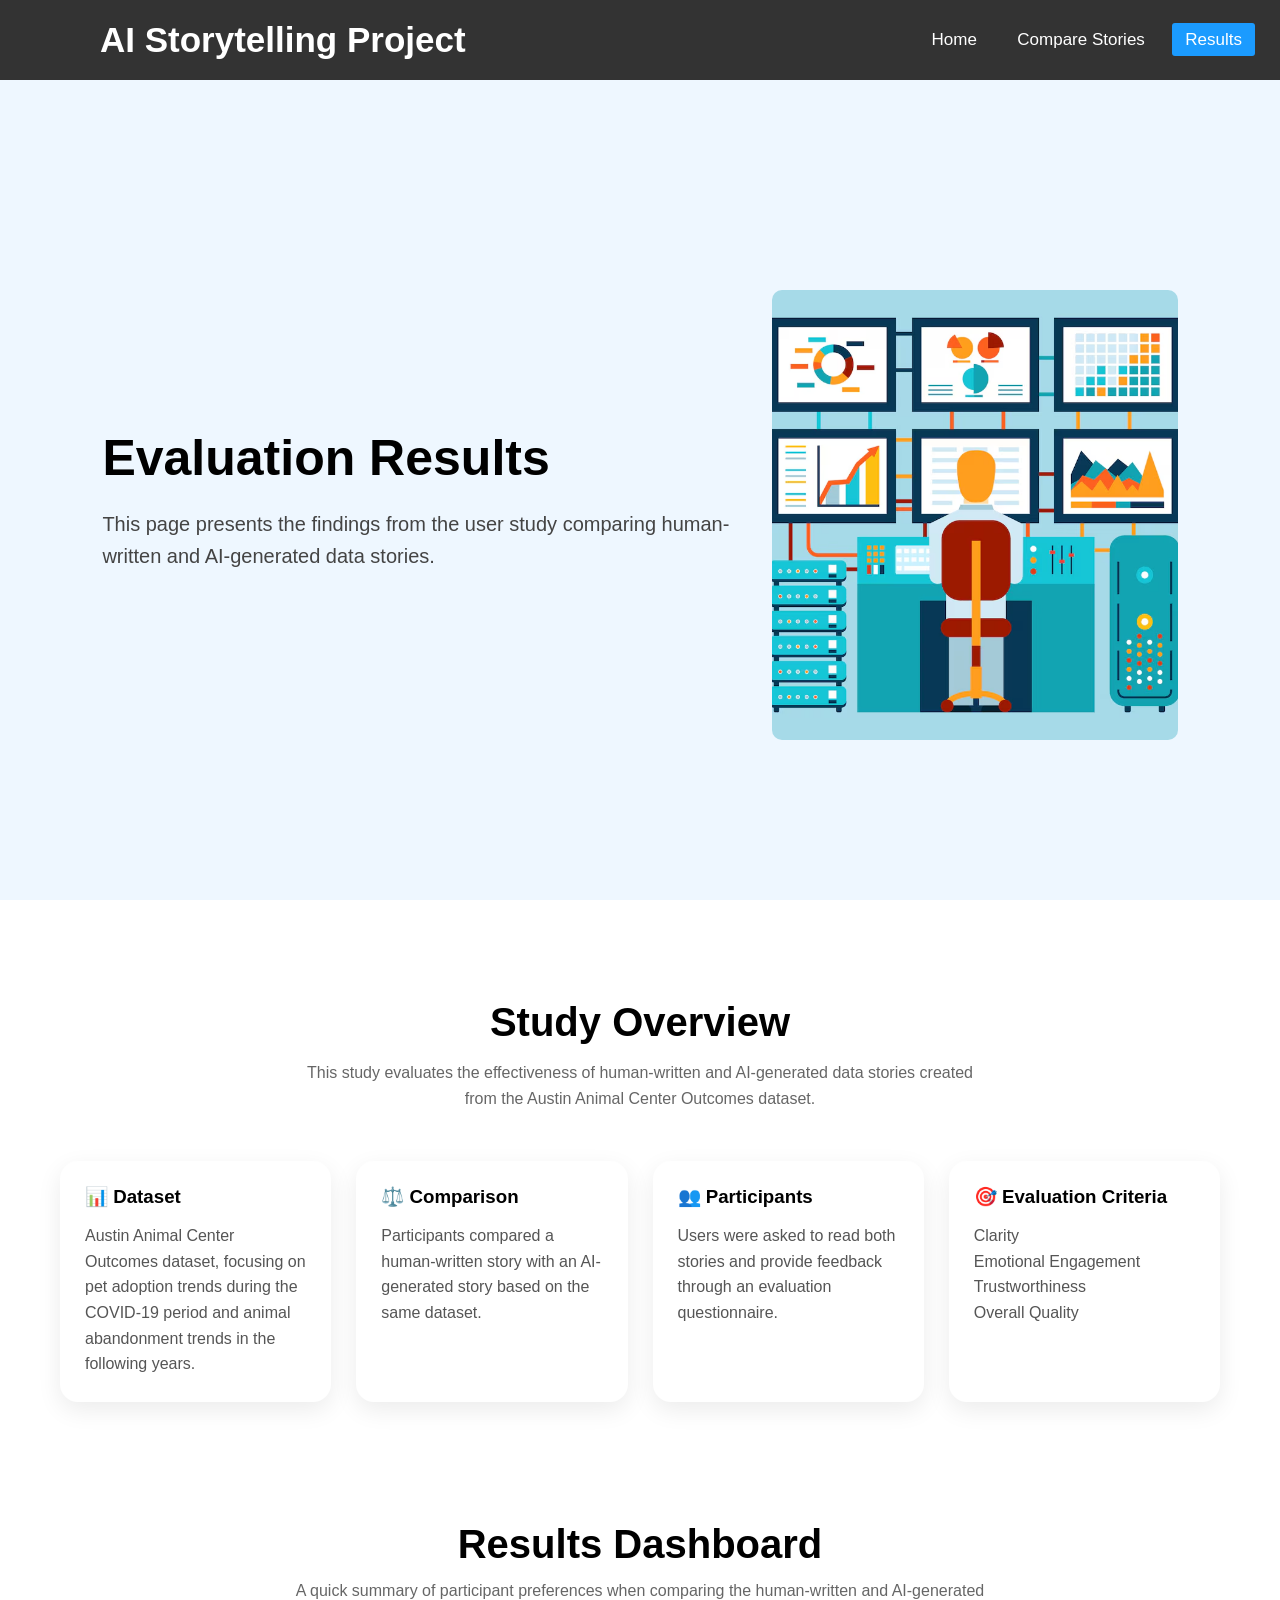
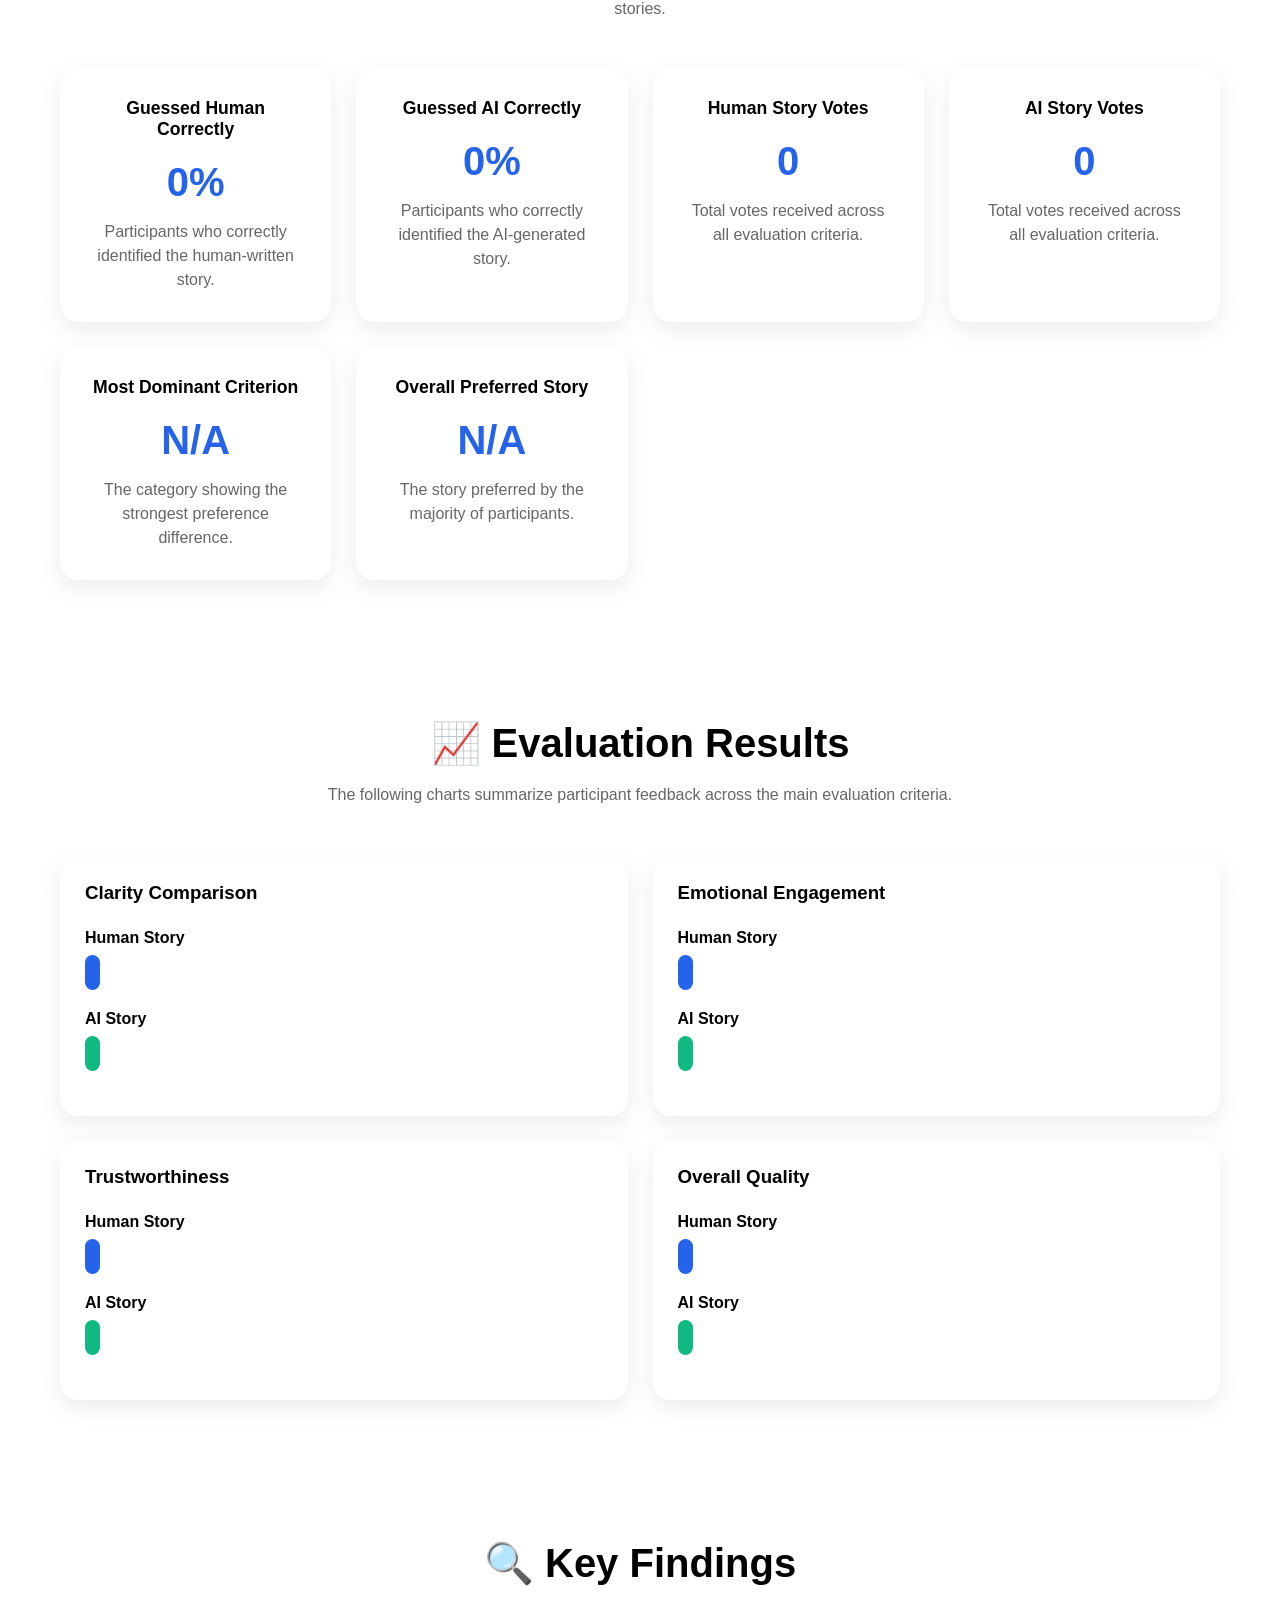
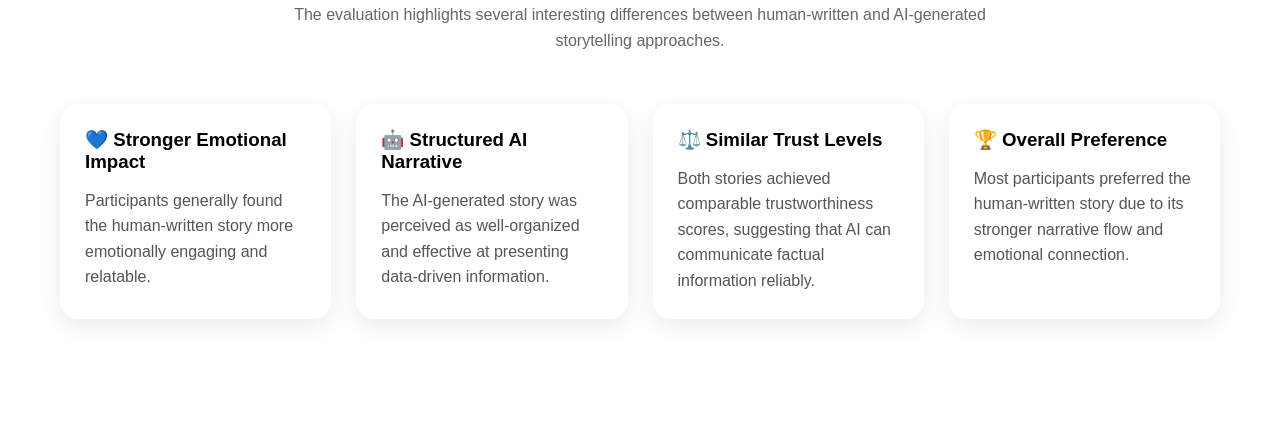
==== Frontend/results.html @ 8298fc4d "Initial commit with project files" ====
<!doctype html>
<html lang="en">

<head>
  <meta charset="UTF-8" />
  <meta name="viewport" content="width=device-width, initial-scale=1.0" />
  <title>Results</title>
  <link rel="stylesheet" href="style.css" />
</head>

<body>
  <nav>
    <input type="checkbox" id="check" />
    <label for="check" class="checkbtn">
      <i class="fas fa-bars" id="btn"></i>
    </label>
    <label for="project-name" class="logo">AI Storytelling Project</label>
    <ul>
      <li><a href="index.html">Home</a></li>
      <li><a href="compare.html">Compare Stories</a></li>
      <li><a href="results.html" class="active">Results</a></li>
    </ul>
  </nav>
  <section class="'home">
    <div class="hero-section" style="justify-content: space-evenly; background-color: #eef7ff">
      <div class="home-content">
        <h1>Evaluation Results</h1>
        <p>
          This page presents the findings from the user study comparing
          human-written and AI-generated data stories.
        </p>
      </div>
      <div class="home-image">
        <img src="./images/Evaluation_Results.avif" alt="Evaluation Results" />
      </div>
    </div>
    <div class="study-overview-section">
      <div class="section-header">
        <h2>Study Overview</h2>
        <p>
          This study evaluates the effectiveness of human-written and
          AI-generated data stories created from the Austin Animal Center
          Outcomes dataset.
        </p>
      </div>

      <div class="overview-container">
        <div class="overview-card">
          <h3>📊 Dataset</h3>
          <p>
            Austin Animal Center Outcomes dataset, focusing on pet adoption
            trends during the COVID-19 period and animal abandonment trends in
            the following years.
          </p>
        </div>

        <div class="overview-card">
          <h3>⚖️ Comparison</h3>
          <p>
            Participants compared a human-written story with an AI-generated
            story based on the same dataset.
          </p>
        </div>

        <div class="overview-card">
          <h3>👥 Participants</h3>
          <p>
            Users were asked to read both stories and provide feedback through
            an evaluation questionnaire.
          </p>
        </div>

        <div class="overview-card">
          <h3>🎯 Evaluation Criteria</h3>
          <ul>
            <li>Clarity</li>
            <li>Emotional Engagement</li>
            <li>Trustworthiness</li>
            <li>Overall Quality</li>
          </ul>
        </div>
      </div>
    </div>
    <div class="results-section">
      <div class="dashboard-header">
        <h2>Results Dashboard</h2>
        <p>
          A quick summary of participant preferences when comparing the
          human-written and AI-generated stories.
        </p>
      </div>

      <div class="dashboard-cards">
        <!-- Card 1 -->
        <div class="stat-card">
          <h3>Guessed Human Correctly</h3>
          <div class="stat-value" id="human-guess-pct">0%</div>
          <p>Participants who correctly identified the human-written story.</p>
        </div>

        <!-- Card 2 -->
        <div class="stat-card">
          <h3>Guessed AI Correctly</h3>
          <div class="stat-value" id="ai-guess-pct">0%</div>
          <p>Participants who correctly identified the AI-generated story.</p>
        </div>

        <!-- Card 3 -->
        <div class="stat-card">
          <h3>Human Story Votes</h3>
          <div class="stat-value" id="human-votes">0</div>
          <p>Total votes received across all evaluation criteria.</p>
        </div>

        <!-- Card 4 -->
        <div class="stat-card">
          <h3>AI Story Votes</h3>
          <div class="stat-value" id="ai-votes">0</div>
          <p>Total votes received across all evaluation criteria.</p>
        </div>

        <!-- Card 5 -->
        <div class="stat-card">
          <h3>Most Dominant Criterion</h3>
          <div class="stat-value" id="dominant-criterion">N/A</div>
          <p>The category showing the strongest preference difference.</p>
        </div>

        <!-- Card 6 -->
        <div class="stat-card">
          <h3>Overall Preferred Story</h3>
          <div class="stat-value" id="overall-winner">N/A</div>
          <p>The story preferred by the majority of participants.</p>
        </div>
      </div>
    </div>
    <div class="charts-section">
      <div class="charts-header">
        <h2>📈 Evaluation Results</h2>
        <p>
          The following charts summarize participant feedback across the main
          evaluation criteria.
        </p>
      </div>

      <div class="charts-grid">
        <!-- Chart 1 -->
        <div class="chart-card">
          <h3>Clarity Comparison</h3>

          <div class="bar-group">
            <span>Human Story</span>
            <div class="bar human" id="clarity-human" style="width: 0%">0</div>
          </div>

          <div class="bar-group">
            <span>AI Story</span>
            <div class="bar ai" id="clarity-ai" style="width: 0%">0</div>
          </div>
        </div>

        <!-- Chart 2 -->
        <div class="chart-card">
          <h3>Emotional Engagement</h3>

          <div class="bar-group">
            <span>Human Story</span>
            <div class="bar human" id="emotion-human" style="width: 0%">0</div>
          </div>

          <div class="bar-group">
            <span>AI Story</span>
            <div class="bar ai" id="emotion-ai" style="width: 0%">0</div>
          </div>
        </div>

        <!-- Chart 3 -->
        <div class="chart-card">
          <h3>Trustworthiness</h3>

          <div class="bar-group">
            <span>Human Story</span>
            <div class="bar human" id="trust-human" style="width: 0%">0</div>
          </div>

          <div class="bar-group">
            <span>AI Story</span>
            <div class="bar ai" id="trust-ai" style="width: 0%">0</div>
          </div>
        </div>

        <!-- Chart 4 -->
        <div class="chart-card">
          <h3>Overall Quality</h3>

          <div class="bar-group">
            <span>Human Story</span>
            <div class="bar human" id="overall-human" style="width: 0%">0</div>
          </div>

          <div class="bar-group">
            <span>AI Story</span>
            <div class="bar ai" id="overall-ai" style="width: 0%">0</div>
          </div>
        </div>
      </div>
    </div>
    <div class="Key-findings-section">
      <div class="findings-header">
        <h2>🔍 Key Findings</h2>
        <p>
          The evaluation highlights several interesting differences between
          human-written and AI-generated storytelling approaches.
        </p>
      </div>

      <div class="findings-container">
        <div class="finding-card">
          <h3>💙 Stronger Emotional Impact</h3>
          <p>
            Participants generally found the human-written story more
            emotionally engaging and relatable.
          </p>
        </div>

        <div class="finding-card">
          <h3>🤖 Structured AI Narrative</h3>
          <p>
            The AI-generated story was perceived as well-organized and
            effective at presenting data-driven information.
          </p>
        </div>

        <div class="finding-card">
          <h3>⚖️ Similar Trust Levels</h3>
          <p>
            Both stories achieved comparable trustworthiness scores,
            suggesting that AI can communicate factual information reliably.
          </p>
        </div>

        <div class="finding-card">
          <h3>🏆 Overall Preference</h3>
          <p>
            Most participants preferred the human-written story due to its
            stronger narrative flow and emotional connection.
          </p>
        </div>
      </div>
    </div>
  </section>
  <script>
    document.addEventListener('DOMContentLoaded', async () => {
      try {
        const response = await fetch('http://127.0.0.1:8000/results-data');
        const data = await response.json();
        
        if (data.success) {
          // Update Dashboard cards
          document.getElementById('human-votes').textContent = data.total_human_votes;
          document.getElementById('ai-votes').textContent = data.total_ai_votes;
          document.getElementById('dominant-criterion').textContent = data.dominant_criterion;
          document.getElementById('overall-winner').textContent = data.overall_winner;
          document.getElementById('human-guess-pct').textContent = data.guess_stats.human_correct_pct + '%';
          document.getElementById('ai-guess-pct').textContent = data.guess_stats.ai_correct_pct + '%';

          // Update Charts
          const updateChart = (criterion, stats) => {
            const humanBar = document.getElementById(`${criterion}-human`);
            const aiBar = document.getElementById(`${criterion}-ai`);
            
            if (humanBar && aiBar) {
              // Width based on percentage
              humanBar.style.width = `${stats.human_pct}%`;
              aiBar.style.width = `${stats.ai_pct}%`;
              // Text value based on percentage
              humanBar.textContent = `${stats.human_pct}%`;
              aiBar.textContent = `${stats.ai_pct}%`;
            }
          };

          updateChart('clarity', data.stats.clarity);
          updateChart('emotion', data.stats.emotion);
          updateChart('trust', data.stats.trust);
          updateChart('overall', data.stats.overall);
        } else {
          console.log('No evaluation data yet.');
        }
      } catch (error) {
        console.error('Error fetching results data:', error);
      }
    });
  </script>
</body>
</html>
---- Frontend/style.css ----
* {
  padding: 0;
  margin: 0;
  text-decoration: none;
  list-style: none;
  box-sizing: border-box;
}
body {
  font-family: "Segoe UI", Tahoma, Geneva, Verdana, sans-serif;
  padding-top: 80px;
  overflow-x: hidden;
}
nav {
  background-color: #333;
  height: 80px;
  width: 100%;
  position: fixed;
  top: 0;
  left: 0;
  z-index: 1000;
}
label.logo {
  font-size: 35px;
  font-weight: bold;
  color: white;
  line-height: 80px;
  padding: 0 100px;
}
nav ul {
  float: right;
  margin-right: 20px;
}
nav ul li {
  display: inline-block;
  line-height: 80px;
  margin: 0 5px;
}
nav ul li a {
  color: white;
  font-size: 17px;
  padding: 7px 13px;
  border-radius: 3px;
}
a.active,
a:hover {
  background-color: #1b9bff;
  transition: 0.5s;
}
.checkbtn {
  font-size: 30px;
  color: white;
  float: right;
  line-height: 80px;
  margin-right: 40px;
  cursor: pointer;
  display: none;
}
#check {
  display: none;
}

@media (max-width: 952px) {
  label.logo {
    font-size: 30px;
    padding-left: 50px;
  }
  nav ul li a {
    font-size: 16px;
  }
}
@media (max-width: 858px) {
  .checkbtn {
    display: block;
  }
  nav ul {
    position: fixed;
    width: 100%;
    height: 100vh;
    background-color: #333;
    top: 80px;
    left: -100%;
    text-align: center;
    transition: all 0.5s;
  }
  nav ul li {
    display: block;
    margin: 50px 0;
    line-height: 30px;
  }
  nav ul li a {
    font-size: 20px;
  }
  a:hover,
  a.active {
    background: none;
    color: #1b9bff;
  }
  #check:checked ~ ul {
    left: 0;
  }
}
.hero-section,
.dataset-section,
.objective-section {
  width: 100%;
  height: calc(100vh - 80px);
  display: flex;
  align-items: center;
  padding: 50px 8% 0;
  justify-content: space-between;
  gap: 40px;
  background-size: cover;
}
.dataset-section,
.objective-section {
  background-color: #eef7ff;
  /* flex-direction: row-reverse; */
}
.home-content,
.dataset-content,
.objective-content {
  max-width: 630px;
}

.home-content h1,
.dataset-content h1,
.objective-content h1 {
  font-size: 50px;
  line-height: 1.2;
}

.dataset-content h3 {
  font-size: 40px;
  color: #1b9bff;
}

.home-content p,
.dataset-content p,
.objective-content p {
  font-size: 20px;
  line-height: 1.6;
  color: #444;
  margin: 20px 0 30px 0;
}

.btn-home {
  display: inline-block;
  background-color: #1b9bff;
  color: white;
  font-size: 16px;
  padding: 10px 28px;
  border: 2px solid #1b9bff;
  border-radius: 6px;
  box-shadow: 0 4px 6px rgba(0, 0, 0, 0.1);
  letter-spacing: 1px;
  text-decoration: none;
  font-weight: 600;
  margin-top: 10px;
}

.btn-home:hover {
  background-color: transparent;
  color: #1b9bff;
  transition: 0.5s;
}

.home-image,
.dataset-image,
.objective-image {
  position: relative;
  width: 450px;
  height: 450px;
}

.home-image img,
.dataset-image img,
.objective-image img {
  position: absolute;
  width: 100%;
  height: 100%;
  object-fit: cover;
  border-radius: 10px;
}

.card-container {
  display: flex;
  justify-content: center;
  flex-wrap: wrap;
  gap: 25px;
  margin-top: 100px;
  margin-bottom: 50px;
  padding: 50px 8% 50px;
}

.card {
  width: 325px;
  background-color: #f4f4f4;
  border-radius: 10px;
  box-shadow: 0 2px 4px rgba(0, 0, 0, 0.3);
  overflow: hidden;
}

.card:hover {
  transform: translateY(-5px);
  box-shadow: 0 4px 8px rgba(0, 0, 0, 0.4);
  transition: all 0.3s ease;
}

.card img {
  width: 100%;
  height: 200px;
  object-fit: cover;
}

.card-content {
  padding: 20px;
}

.card-content h1 {
  font-size: 24px;
  margin-bottom: 10px;
}

.card-content p {
  font-size: 16px;
  color: #666;
  margin-bottom: 20px;
}

.evaluation-section {
  max-width: 900px;
  margin: 80px auto;
  padding: 20px;
}

.evaluation-header {
  text-align: center;
  margin-bottom: 50px;
}

.evaluation-header h2 {
  font-size: 2.2rem;
  margin-bottom: 15px;
}

.evaluation-header p {
  color: #666;
  font-size: 1.05rem;
}

.question-card {
  background: white;
  padding: 25px;
  margin-bottom: 20px;
  border-radius: 16px;
  box-shadow: 0 8px 25px rgba(0, 0, 0, 0.08);
  text-align: left;
}

.question-card h3 {
  margin-bottom: 20px;
}

.question-card label {
  display: block;
  margin-bottom: 10px;
  cursor: pointer;
  font-weight: 600;
}

.comment-section {
  background: white;
  padding: 25px;
  border-radius: 16px;
  margin-top: 20px;
  box-shadow: 0 8px 25px rgba(0, 0, 0, 0.08);
  text-align: center;
}

.comment-section textarea {
  width: 100%;
  min-height: 150px;
  border: 1px solid #ddd;
  border-radius: 10px;
  padding: 15px;
  resize: vertical;
  margin-top: 10px;
}

.submit-btn {
  display: block;
  margin: 30px auto;
  padding: 16px 40px;
  border: none;
  border-radius: 12px;
  font-size: 1rem;
  font-weight: 600;
  cursor: pointer;
  background: #2563eb;
  color: white;
}

.submit-btn:hover {
  transform: translateY(-2px);
}

/* Results */
.study-overview-section {
  max-width: 1200px;
  margin: 80px auto;
  padding: 20px;
}

.section-header {
  text-align: center;
  margin-bottom: 50px;
}

.section-header h2 {
  font-size: 2.5rem;
  margin-bottom: 15px;
}

.section-header p {
  max-width: 700px;
  margin: auto;
  color: #666;
  line-height: 1.6;
}

.overview-container {
  display: grid;
  grid-template-columns: repeat(auto-fit, minmax(250px, 1fr));
  gap: 25px;
}

.overview-card {
  background: white;
  padding: 25px;
  border-radius: 18px;
  box-shadow: 0 8px 25px rgba(0, 0, 0, 0.08);
}

.overview-card h3 {
  margin-bottom: 15px;
}

.overview-card p,
.overview-card li {
  color: #555;
  line-height: 1.6;
}

.results-section {
  max-width: 1200px;
  margin: 80px auto;
  padding: 20px;
}

.dashboard-header {
  text-align: center;
  margin-bottom: 50px;
}

.dashboard-header h2 {
  font-size: 2.5rem;
  margin-bottom: 15px;
}

.dashboard-header p {
  color: #666;
  max-width: 700px;
  margin: auto;
}

.dashboard-cards {
  display: grid;
  grid-template-columns: repeat(auto-fit, minmax(250px, 1fr));
  gap: 25px;
}

.stat-card {
  background: white;
  padding: 30px;
  border-radius: 18px;
  text-align: center;
  box-shadow: 0 8px 25px rgba(0, 0, 0, 0.08);
  transition: 0.3s ease;
}

.stat-card:hover {
  transform: translateY(-5px);
}

.stat-card h3 {
  margin-bottom: 20px;
  font-size: 1.1rem;
}

.stat-value {
  font-size: 2.5rem;
  font-weight: bold;
  color: #2563eb;
  margin-bottom: 15px;
}

.stat-card p {
  color: #666;
  line-height: 1.5;
}

.charts-section {
  max-width: 1200px;
  margin: 100px auto;
  padding: 20px;
}

.charts-header {
  text-align: center;
  margin-bottom: 50px;
}

.charts-header h2 {
  font-size: 2.5rem;
  margin-bottom: 15px;
}

.charts-header p {
  max-width: 700px;
  margin: auto;
  color: #666;
  line-height: 1.6;
}

.charts-grid {
  display: grid;
  grid-template-columns: repeat(auto-fit, minmax(450px, 1fr));
  gap: 25px;
}

.chart-card {
  background: white;
  padding: 25px;
  border-radius: 18px;
  box-shadow: 0 8px 25px rgba(0, 0, 0, 0.08);
}

.chart-card h3 {
  margin-bottom: 25px;
}

.bar-group {
  margin-bottom: 20px;
}

.bar-group span {
  display: block;
  margin-bottom: 8px;
  font-weight: 600;
}

.bar {
  height: 35px;
  border-radius: 10px;
  display: flex;
  align-items: center;
  justify-content: flex-end;
  padding-right: 15px;
  color: white;
  font-weight: bold;
}

.human {
  background: #2563eb;
}

.ai {
  background: #10b981;
}

.Key-findings-section {
  max-width: 1200px;
  margin: 100px auto;
  padding: 20px;
}

.findings-header {
  text-align: center;
  margin-bottom: 50px;
}

.findings-header h2 {
  font-size: 2.5rem;
  margin-bottom: 15px;
}

.findings-header p {
  max-width: 700px;
  margin: auto;
  color: #666;
  line-height: 1.6;
}

.findings-container {
  display: grid;
  grid-template-columns: repeat(auto-fit, minmax(250px, 1fr));
  gap: 25px;
}

.finding-card {
  background: white;
  padding: 25px;
  border-radius: 18px;
  box-shadow: 0 8px 25px rgba(0, 0, 0, 0.08);
  transition: 0.3s ease;
}

.finding-card:hover {
  transform: translateY(-5px);
}

.finding-card h3 {
  margin-bottom: 15px;
}

.finding-card p {
  color: #555;
  line-height: 1.6;
}

.identity-guess-section {
  max-width: 900px;
  margin: 80px auto;
  padding: 20px;
}

.guess-header {
  text-align: center;
  margin-bottom: 30px;
}

.guess-header h2 {
  margin-bottom: 10px;
}

.guess-header p {
  color: #666;
  line-height: 1.6;
}

.guess-card {
  background: white;
  padding: 30px;
  border-radius: 18px;
  box-shadow: 0 8px 25px rgba(0, 0, 0, 0.08);
}

.guess-group {
  margin-bottom: 25px;
}

.guess-group label {
  display: block;
  margin-bottom: 10px;
  font-weight: 600;
}

.guess-group select {
  width: 100%;
  padding: 12px;
  border: 1px solid #ddd;
  border-radius: 10px;
  font-size: 1rem;
}

.data-story-section {
  padding: 60px 8%;
  background-color: white;
}
.data-story-header {
  text-align: center;
  max-width: 800px;
  margin: 0 auto 30px auto;
}
.data-story-header h2 {
  margin-bottom: 10px;
}
.data-story-header p {
  color: #555;
}
.data-story-content {
  display: flex;
  flex-direction: column;
  align-items: center;
  gap: 10px;
}
.chart-wrap {
  position: relative;
  width: 100%;
  max-width: 900px;
}

.story-row {
  display: flex;
  gap: 30px;
  align-items: flex-start;
  padding: 40px 8% 10px 8%;
  flex-wrap: wrap;
}
.story-col-text {
  flex: 1.2;
  min-width: 340px;
}
.story-col-chart {
  flex: 1;
  min-width: 340px;
  position: sticky;
  top: 100px;
}
@media (max-width: 900px) {
  .story-col-chart {
    position: static;
  }
}
.story-row .card {
  width: 100%;
  min-width: 0;
}

/* ===== Dedicated chart ===== */
.dedicated-chart-wrap {
  background: #fafcff;
  border: 1px solid #e3edf7;
  border-radius: 10px;
  padding: 16px;
  position: relative;
}
.dedicated-chart-wrap h4 {
  margin: 0 0 10px 0;
  font-size: 0.95rem;
  color: #333;
  text-align: center;
}
.metric-toggle {
  display: flex;
  gap: 6px;
  justify-content: center;
  flex-wrap: wrap;
  margin-bottom: 10px;
}
.metric-toggle button {
  border: 1px solid #ddd;
  background: white;
  color: #555;
  padding: 4px 10px;
  border-radius: 16px;
  font-size: 0.75rem;
  cursor: pointer;
  transition: all 0.15s ease;
}
.metric-toggle button:hover {
  border-color: #1b9bff;
  color: #1b9bff;
}
.metric-toggle button.active {
  background: #1b9bff;
  border-color: #1b9bff;
  color: white;
}
/* Fixed-height chart: the SVG's viewBox never changes, so this
         box (and the aspect ratio) stays constant no matter what the
         user clicks or scrolls. */
.story-chart-svg {
  width: 100%;
  height: 340px;
  display: block;
}
.chart-band {
  fill: #1b9bff;
  opacity: 0.05;
  cursor: pointer;
  transition: opacity 0.2s ease;
}
.chart-band:hover,
.chart-band.active {
  opacity: 0.18;
}
.chart-line-total {
  fill: none;
  stroke: #b0b7c0;
  stroke-width: 2.5;
  vector-effect: non-scaling-stroke;
}
.chart-line-metric {
  fill: none;
  stroke: #1b9bff;
  stroke-width: 2.5;
  vector-effect: non-scaling-stroke;
}
.chart-axis-label {
  font-size: 11px;
  fill: #888;
}
.chart-gridline {
  stroke: #eee;
  stroke-width: 1;
  vector-effect: non-scaling-stroke;
}
.chart-pulse {
  fill: #1b9bff;
  opacity: 0;
}
.chart-pulse.active {
  opacity: 1;
  animation: chartPulse 1.1s ease-out infinite;
}
@keyframes chartPulse {
  0% {
    r: 4;
    opacity: 0.9;
  }
  70% {
    r: 14;
    opacity: 0;
  }
  100% {
    r: 4;
    opacity: 0;
  }
}
.chart-legend {
  display: flex;
  gap: 16px;
  justify-content: center;
  margin-top: 6px;
  font-size: 0.78rem;
  color: #555;
}
.chart-legend span {
  display: inline-flex;
  align-items: center;
  gap: 5px;
}
.legend-swatch {
  display: inline-block;
  width: 12px;
  height: 3px;
  border-radius: 2px;
}
.chart-tooltip {
  position: absolute;
  pointer-events: none;
  background: #1b2733;
  color: white;
  padding: 6px 10px;
  border-radius: 6px;
  font-size: 0.78rem;
  line-height: 1.35;
  opacity: 0;
  transform: translate(-50%, -110%);
  transition: opacity 0.15s ease;
  white-space: nowrap;
  z-index: 5;
}
.chart-tooltip.visible {
  opacity: 1;
}
.chart-hint {
  text-align: center;
  color: #999;
  font-size: 0.78rem;
  margin-top: 8px;
}
.chart-annotation {
  min-height: 2.7em;
  margin: 8px 4px 4px;
  padding: 7px 9px;
  border-left: 3px solid #1b9bff;
  background: #eef7ff;
  color: #31516b;
  font-size: 0.79rem;
  line-height: 1.4;
}
.chart-source {
  margin: 9px 0 0;
  color: #777;
  font-size: 0.7rem;
  text-align: center;
}

/* Paragraph highlighting inside each story, driven by scroll/click */
.human-story-content p[data-period],
.ai-story-content-wrap p[data-period],
.ai-story-content-wrap li[data-period] {
  transition:
    background-color 0.25s ease,
    box-shadow 0.25s ease;
  border-radius: 4px;
  cursor: pointer;
  padding: 2px 4px;
  margin-left: -4px;
  margin-right: -4px;
}
.human-story-content p[data-period].highlighted,
.ai-story-content-wrap p[data-period].highlighted,
.ai-story-content-wrap li[data-period].highlighted {
  background-color: #fff9c4; /* Light yellow */
  box-shadow: 0 0 0 4px #fff9c4;
}

/* ===== Species Stacked Bars ===== */
.species-bars-container {
  margin: 15px 4px 10px;
  display: flex;
  flex-direction: column;
  gap: 12px;
}

.species-bar-row {
  display: flex;
  align-items: center;
  gap: 12px;
}

.species-label {
  font-size: 0.85rem;
  font-weight: 600;
  color: #555;
  width: 40px;
  text-align: right;
}

.stacked-bar-bg {
  flex: 1;
  height: 12px;
  background-color: #e3edf7;
  border-radius: 6px;
  overflow: hidden;
  position: relative;
}

.stacked-bar-fill {
  height: 100%;
  border-radius: 6px;
  transition: width 0.4s cubic-bezier(0.4, 0, 0.2, 1);
}

.dog-fill {
  background-color: #1b9bff;
}

.cat-fill {
  background-color: #f59e0b;
}

.species-percent {
  font-size: 0.8rem;
  font-weight: 600;
  color: #333;
  width: 35px;
}
.chart-trigger {
  color: #0875c1;
  border-bottom: 2px solid rgba(27, 155, 255, 0.4);
  background: rgba(27, 155, 255, 0.08);
  border-radius: 3px;
  cursor: pointer;
  padding: 0 2px;
  transition:
    background-color 0.2s ease,
    color 0.2s ease;
}
.chart-trigger:hover,
.chart-trigger.active {
  color: #075487;
  background: #cceaff;
}
.ai-story-note {
  font-size: 0.75rem;
  color: #999;
  text-align: center;
  margin-top: 8px;
  font-style: italic;
}
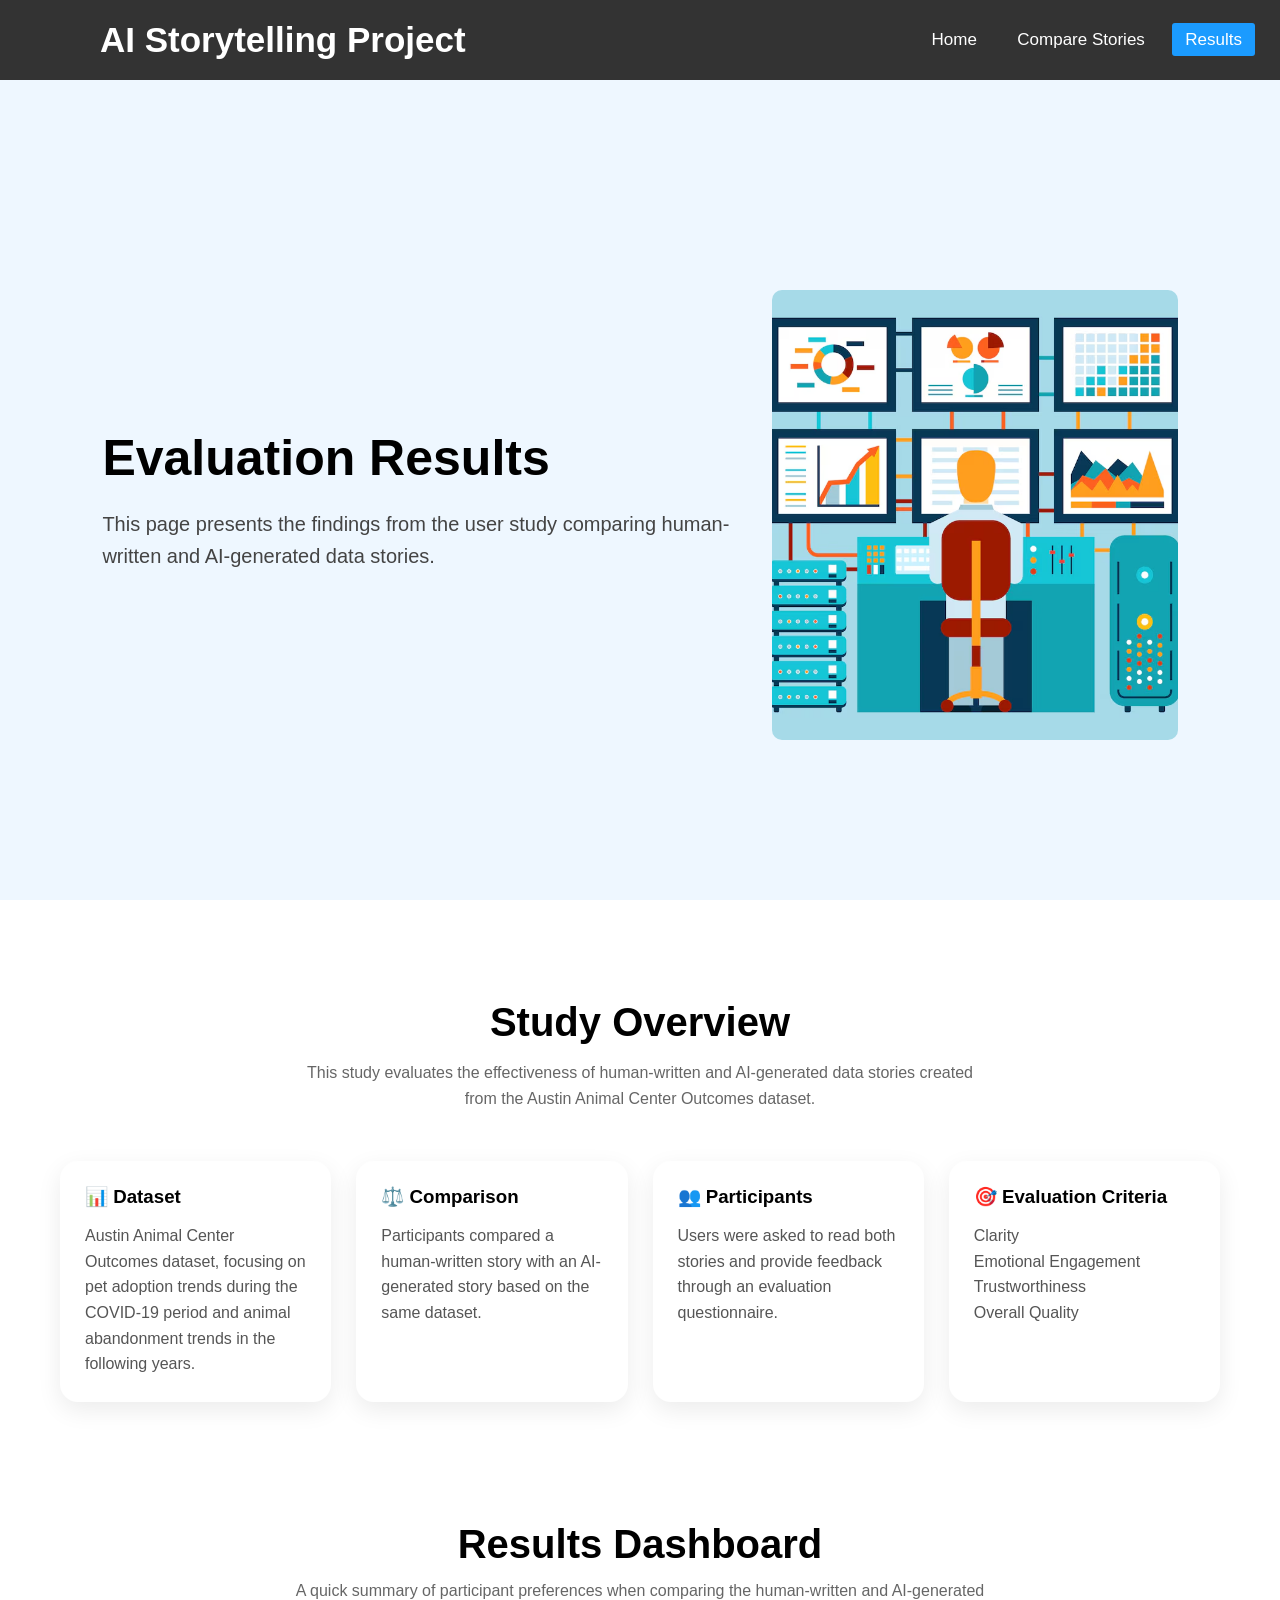
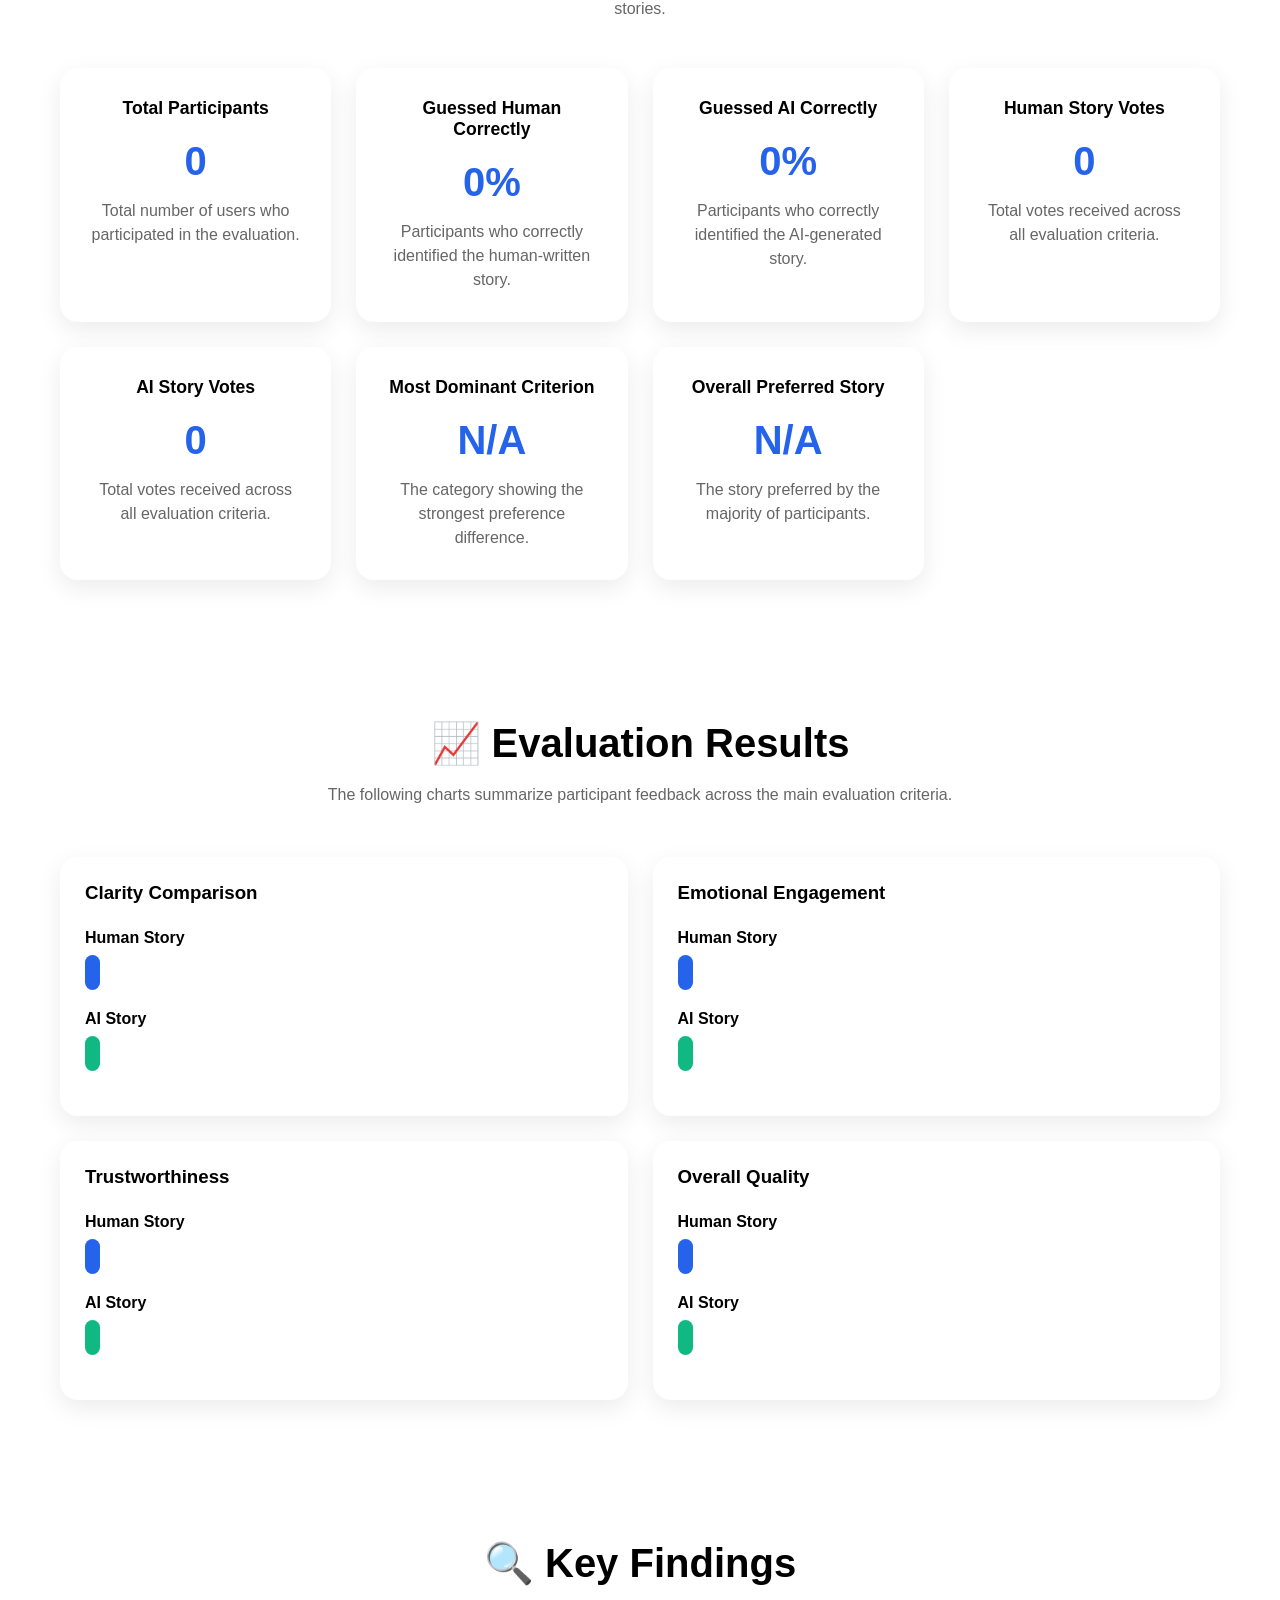
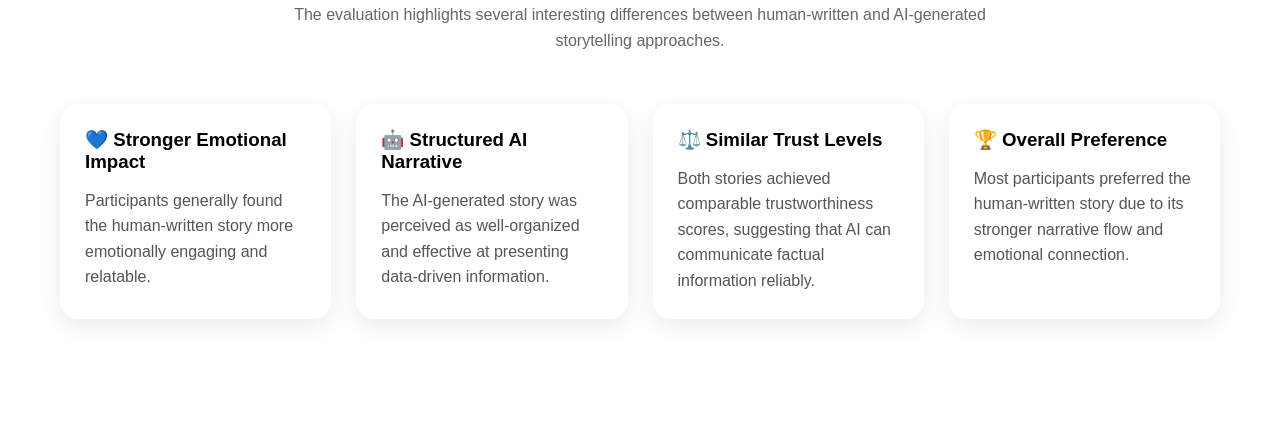
==== commit e2bfbeb3: "Add total participants card to results dashboard" ====
--- a/Frontend/results.html
+++ b/Frontend/results.html
@@ -91,6 +91,13 @@
       </div>
 
       <div class="dashboard-cards">
+        <!-- Card 0 -->
+        <div class="stat-card">
+          <h3>Total Participants</h3>
+          <div class="stat-value" id="total-participants">0</div>
+          <p>Total number of users who participated in the evaluation.</p>
+        </div>
+
         <!-- Card 1 -->
         <div class="stat-card">
           <h3>Guessed Human Correctly</h3>
@@ -257,6 +264,7 @@
         
         if (data.success) {
           // Update Dashboard cards
+          document.getElementById('total-participants').textContent = data.total_responses;
           document.getElementById('human-votes').textContent = data.total_human_votes;
           document.getElementById('ai-votes').textContent = data.total_ai_votes;
           document.getElementById('dominant-criterion').textContent = data.dominant_criterion;
